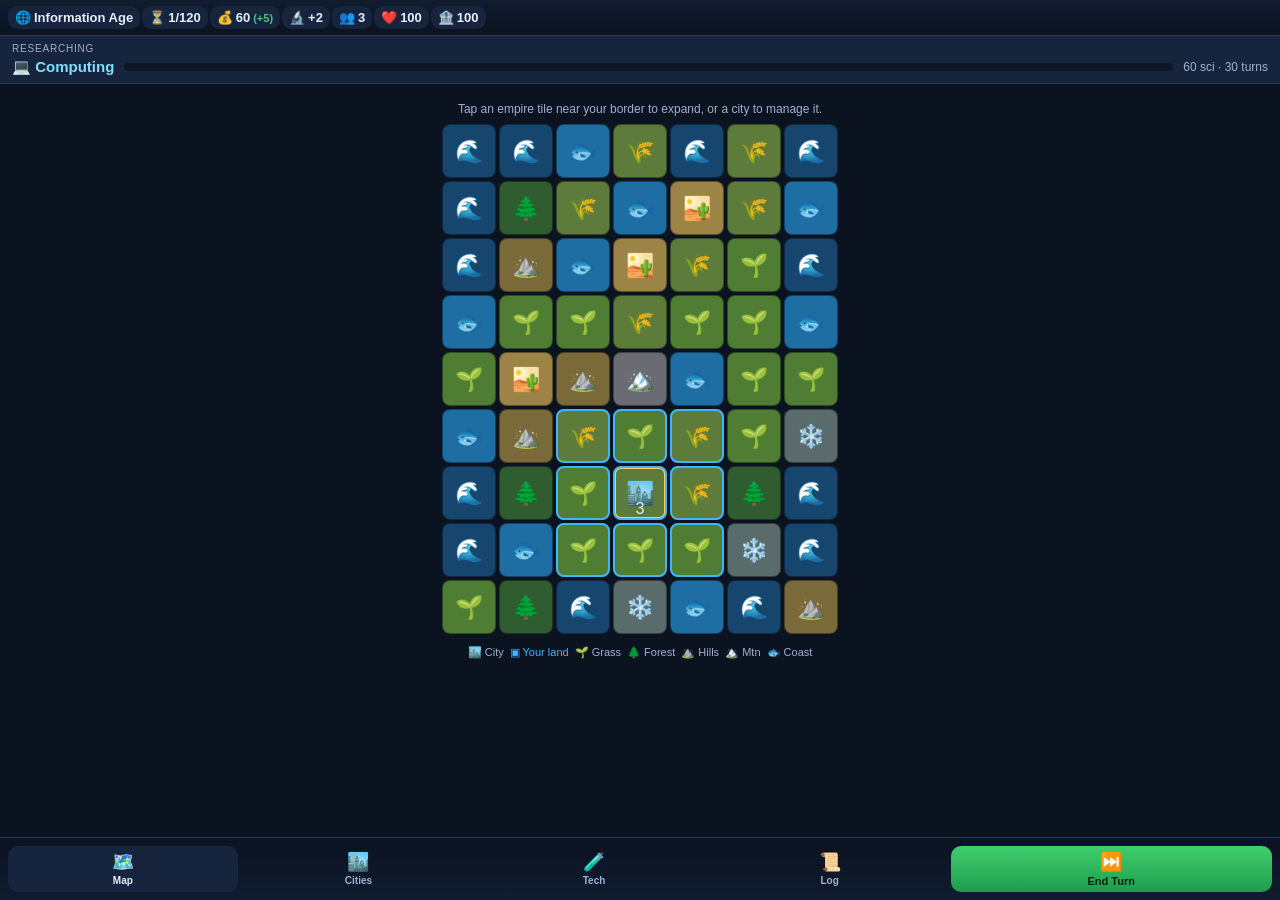
==== game/index.html @ 42b4abc5 "Add Civilization 2026: turn-based strategy game (mobile/PWA) A self-contained, dependency-free web g" ====
<!DOCTYPE html>
<html lang="en">
<head>
  <meta charset="UTF-8" />
  <meta name="viewport" content="width=device-width, initial-scale=1.0, maximum-scale=1.0, user-scalable=no, viewport-fit=cover" />
  <meta name="theme-color" content="#0b1220" />
  <meta name="apple-mobile-web-app-capable" content="yes" />
  <meta name="apple-mobile-web-app-status-bar-style" content="black-translucent" />
  <meta name="apple-mobile-web-app-title" content="Civ 2026" />
  <title>Civilization 2026</title>
  <link rel="manifest" href="manifest.webmanifest" />
  <link rel="apple-touch-icon" href="icon.svg" />
  <link rel="icon" href="icon.svg" />
  <link rel="stylesheet" href="style.css" />
</head>
<body>
  <!-- Top status bar -->
  <header id="topbar">
    <div class="stat" id="stat-era" title="Era"><span class="ico">🌐</span><span class="val" id="val-era">Info Age</span></div>
    <div class="stat" id="stat-turn" title="Turn"><span class="ico">⏳</span><span class="val" id="val-turn">1</span></div>
    <div class="stat" id="stat-gold" title="Treasury (gold +/− per turn)"><span class="ico">💰</span><span class="val" id="val-gold">0</span><span class="delta" id="val-gold-delta"></span></div>
    <div class="stat" id="stat-sci" title="Science per turn"><span class="ico">🔬</span><span class="val" id="val-sci">0</span></div>
    <div class="stat" id="stat-pop" title="Total population"><span class="ico">👥</span><span class="val" id="val-pop">0</span></div>
    <div class="stat" id="stat-health" title="Public health (low = pandemic risk)"><span class="ico">❤️</span><span class="val" id="val-health">100</span></div>
    <div class="stat" id="stat-stability" title="Economic stability (low = crisis risk)"><span class="ico">🏦</span><span class="val" id="val-stab">100</span></div>
  </header>

  <!-- Research banner -->
  <div id="research-banner" class="tap" title="Tap to choose research">
    <div class="rb-label">Researching</div>
    <div class="rb-name" id="rb-name">— choose —</div>
    <div class="rb-bar"><div class="rb-fill" id="rb-fill"></div></div>
    <div class="rb-eta" id="rb-eta"></div>
  </div>

  <!-- Main view area -->
  <main id="view">
    <section id="view-map" class="view active"></section>
    <section id="view-cities" class="view"></section>
    <section id="view-tech" class="view"></section>
    <section id="view-log" class="view"></section>
  </main>

  <!-- Bottom tab bar -->
  <nav id="tabs">
    <button class="tab active" data-view="map"><span>🗺️</span>Map</button>
    <button class="tab" data-view="cities"><span>🏙️</span>Cities</button>
    <button class="tab" data-view="tech"><span>🧪</span>Tech</button>
    <button class="tab" data-view="log"><span>📜</span>Log</button>
    <button id="end-turn" class="primary"><span>⏭️</span>End Turn</button>
  </nav>

  <!-- Modal -->
  <div id="modal-backdrop" class="hidden">
    <div id="modal">
      <div id="modal-head">
        <h2 id="modal-title">Title</h2>
        <button id="modal-close">✕</button>
      </div>
      <div id="modal-body"></div>
    </div>
  </div>

  <!-- Toast -->
  <div id="toast" class="hidden"></div>

  <script src="game.js"></script>
</body>
</html>
---- game/style.css ----
:root{
  --bg:#0b1220; --bg2:#111c30; --panel:#16243d; --panel2:#1d3050;
  --line:#26395c; --text:#e7eefc; --muted:#9fb1d1; --accent:#3fb6ff;
  --gold:#ffd166; --sci:#7ee0ff; --food:#7CFC8A; --prod:#ffae57;
  --good:#52e08a; --bad:#ff6b6b; --warn:#ffd166;
  --safe-top:env(safe-area-inset-top,0px);
  --safe-bot:env(safe-area-inset-bottom,0px);
}
*{box-sizing:border-box;-webkit-tap-highlight-color:transparent;}
html,body{margin:0;padding:0;height:100%;overflow:hidden;}
body{
  font-family:-apple-system,BlinkMacSystemFont,"Segoe UI",Roboto,sans-serif;
  background:var(--bg);color:var(--text);
  display:flex;flex-direction:column;height:100dvh;
  user-select:none;-webkit-user-select:none;touch-action:manipulation;
}

/* ---- Top bar ---- */
#topbar{
  display:flex;gap:2px;align-items:center;overflow-x:auto;
  padding:calc(var(--safe-top) + 6px) 8px 6px;
  background:linear-gradient(180deg,var(--bg2),var(--bg));
  border-bottom:1px solid var(--line);scrollbar-width:none;flex:0 0 auto;
}
#topbar::-webkit-scrollbar{display:none;}
.stat{display:flex;align-items:center;gap:3px;font-size:13px;font-weight:600;
  padding:4px 7px;background:var(--panel);border-radius:9px;white-space:nowrap;}
.stat .ico{font-size:13px;}
.stat .delta{font-size:11px;opacity:.85;}
.delta.pos{color:var(--good);} .delta.neg{color:var(--bad);}

/* ---- Research banner ---- */
#research-banner{
  flex:0 0 auto;display:grid;grid-template-columns:auto 1fr auto;gap:4px 10px;
  align-items:center;padding:7px 12px;background:var(--panel);
  border-bottom:1px solid var(--line);cursor:pointer;
}
.rb-label{grid-row:1;font-size:10px;letter-spacing:.08em;text-transform:uppercase;color:var(--muted);}
.rb-name{grid-row:2;grid-column:1;font-weight:700;font-size:15px;color:var(--sci);}
.rb-bar{grid-row:2;grid-column:2;height:8px;background:#0c1626;border-radius:6px;overflow:hidden;}
.rb-fill{height:100%;width:0;background:linear-gradient(90deg,#2a8bd4,var(--sci));transition:width .3s;}
.rb-eta{grid-row:2;grid-column:3;font-size:12px;color:var(--muted);}

/* ---- Views ---- */
#view{flex:1 1 auto;overflow:auto;position:relative;-webkit-overflow-scrolling:touch;}
.view{display:none;padding:10px;min-height:100%;}
.view.active{display:block;}

/* ---- Map ---- */
#map-wrap{display:flex;justify-content:center;}
#map-grid{display:grid;gap:3px;margin:0 auto;}
.tile{
  width:var(--ts);height:var(--ts);border-radius:8px;border:1px solid #0006;
  display:flex;flex-direction:column;align-items:center;justify-content:center;
  font-size:calc(var(--ts) * .42);position:relative;cursor:pointer;overflow:hidden;
}
.tile.owned{outline:2px solid var(--accent);outline-offset:-2px;}
.tile.city{box-shadow:0 0 0 2px var(--gold) inset;}
.tile .citydot{position:absolute;bottom:1px;font-size:calc(var(--ts)*.3);}
.tile .ylabel{position:absolute;top:1px;right:2px;font-size:9px;opacity:.8;}
.t-ocean{background:#16466e;} .t-coast{background:#1f6ea3;}
.t-plains{background:#5d7b3a;} .t-grass{background:#4f7d33;}
.t-forest{background:#2f5d2f;} .t-hills{background:#7a6a3a;}
.t-mountain{background:#6b6b73;} .t-desert{background:#9c8447;}
.t-tundra{background:#5a6b6b;}
.map-legend{display:flex;flex-wrap:wrap;gap:6px;justify-content:center;margin-top:12px;color:var(--muted);font-size:11px;}
.map-hint{text-align:center;color:var(--muted);font-size:12px;margin:8px 0;}

/* ---- Cards / panels ---- */
.card{background:var(--panel);border:1px solid var(--line);border-radius:14px;
  padding:12px;margin-bottom:10px;}
.card h3{margin:0 0 8px;font-size:15px;display:flex;align-items:center;gap:6px;}
.row{display:flex;justify-content:space-between;align-items:center;gap:8px;padding:5px 0;
  border-bottom:1px solid #ffffff10;}
.row:last-child{border-bottom:none;}
.muted{color:var(--muted);font-size:12px;}
.pill{display:inline-block;padding:2px 8px;border-radius:20px;font-size:11px;font-weight:700;
  background:var(--panel2);}
.yields{display:flex;gap:8px;font-size:12px;font-weight:700;}
.y-food{color:var(--food);} .y-prod{color:var(--prod);} .y-gold{color:var(--gold);} .y-sci{color:var(--sci);}

/* ---- Buttons ---- */
button{font-family:inherit;color:var(--text);border:none;cursor:pointer;}
.btn{background:var(--panel2);border:1px solid var(--line);border-radius:10px;
  padding:9px 12px;font-size:13px;font-weight:600;}
.btn:active{transform:scale(.97);}
.btn.go{background:linear-gradient(180deg,#2f9be0,#1d6fb0);border-color:#2f9be0;}
.btn.gold{background:linear-gradient(180deg,#d9a93b,#a9801f);border-color:#d9a93b;color:#1a1304;}
.btn.full{width:100%;}
.btn:disabled{opacity:.45;}
.btn-row{display:flex;gap:8px;flex-wrap:wrap;margin-top:8px;}

/* ---- Tech tree ---- */
.era-group{margin-bottom:14px;}
.era-title{font-size:13px;letter-spacing:.05em;text-transform:uppercase;color:var(--accent);
  margin:4px 0 8px;font-weight:800;}
.tech{background:var(--panel);border:1px solid var(--line);border-radius:12px;padding:10px;margin-bottom:8px;}
.tech.done{border-color:var(--good);opacity:.8;}
.tech.active{border-color:var(--sci);box-shadow:0 0 0 1px var(--sci);}
.tech.locked{opacity:.5;}
.tech .th{display:flex;justify-content:space-between;align-items:center;gap:8px;}
.tech .tn{font-weight:700;font-size:14px;}
.tech .td{font-size:12px;color:var(--muted);margin-top:4px;}
.tech .cost{font-size:12px;color:var(--sci);font-weight:700;white-space:nowrap;}

/* ---- Tabs ---- */
#tabs{flex:0 0 auto;display:flex;gap:6px;padding:8px 8px calc(var(--safe-bot) + 8px);
  background:linear-gradient(0deg,var(--bg2),var(--bg));border-top:1px solid var(--line);}
.tab{flex:1;background:transparent;color:var(--muted);font-size:10px;font-weight:700;
  display:flex;flex-direction:column;align-items:center;gap:2px;padding:5px 0;border-radius:10px;}
.tab span{font-size:18px;}
.tab.active{color:var(--text);background:var(--panel);}
#end-turn{flex:1.4;background:linear-gradient(180deg,#3fcf6e,#1f9c4d);color:#06210f;
  font-size:11px;font-weight:800;display:flex;flex-direction:column;align-items:center;gap:2px;
  padding:5px 0;border-radius:10px;}
#end-turn span{font-size:18px;}
#end-turn.pulse{animation:pulse 1.2s infinite;}
@keyframes pulse{0%,100%{box-shadow:0 0 0 0 #3fcf6e88;}50%{box-shadow:0 0 0 6px #3fcf6e00;}}

/* ---- Modal ---- */
#modal-backdrop{position:fixed;inset:0;background:#000a;display:flex;align-items:flex-end;
  justify-content:center;z-index:50;padding:0;}
#modal-backdrop.hidden{display:none;}
#modal{background:var(--bg2);border:1px solid var(--line);border-radius:18px 18px 0 0;
  width:100%;max-width:520px;max-height:85dvh;overflow:auto;
  padding:16px 16px calc(var(--safe-bot) + 16px);animation:slideup .25s ease;}
@keyframes slideup{from{transform:translateY(100%);}to{transform:translateY(0);}}
#modal-head{display:flex;justify-content:space-between;align-items:center;margin-bottom:10px;
  position:sticky;top:0;background:var(--bg2);padding-bottom:6px;}
#modal-head h2{margin:0;font-size:18px;}
#modal-close{background:var(--panel);border-radius:50%;width:32px;height:32px;font-size:16px;color:var(--muted);}
.opt{display:flex;justify-content:space-between;align-items:center;gap:10px;
  background:var(--panel);border:1px solid var(--line);border-radius:12px;padding:11px;margin-bottom:8px;}
.opt .ot{font-weight:700;font-size:14px;}
.opt .odesc{font-size:12px;color:var(--muted);margin-top:3px;}

/* ---- Toast ---- */
#toast{position:fixed;left:50%;bottom:calc(var(--safe-bot) + 86px);transform:translateX(-50%);
  background:var(--panel2);border:1px solid var(--accent);border-radius:12px;padding:10px 16px;
  font-size:13px;font-weight:600;z-index:60;max-width:90%;text-align:center;
  box-shadow:0 6px 24px #000a;transition:opacity .3s,transform .3s;}
#toast.hidden{opacity:0;pointer-events:none;transform:translateX(-50%) translateY(8px);}

/* ---- Log ---- */
.logitem{background:var(--panel);border-left:3px solid var(--line);border-radius:8px;
  padding:8px 10px;margin-bottom:7px;font-size:13px;}
.logitem .lt{font-size:10px;color:var(--muted);}
.logitem.good{border-left-color:var(--good);}
.logitem.bad{border-left-color:var(--bad);}
.logitem.warn{border-left-color:var(--warn);}
.logitem.tech{border-left-color:var(--sci);}

/* ---- Splash / end screens ---- */
.center-screen{display:flex;flex-direction:column;align-items:center;justify-content:center;
  text-align:center;gap:14px;padding:30px 20px;min-height:60vh;}
.center-screen h1{font-size:30px;margin:0;background:linear-gradient(90deg,var(--accent),var(--gold));
  -webkit-background-clip:text;background-clip:text;-webkit-text-fill-color:transparent;}
.center-screen p{color:var(--muted);max-width:380px;line-height:1.5;margin:0;}
.big-num{font-size:46px;font-weight:800;}
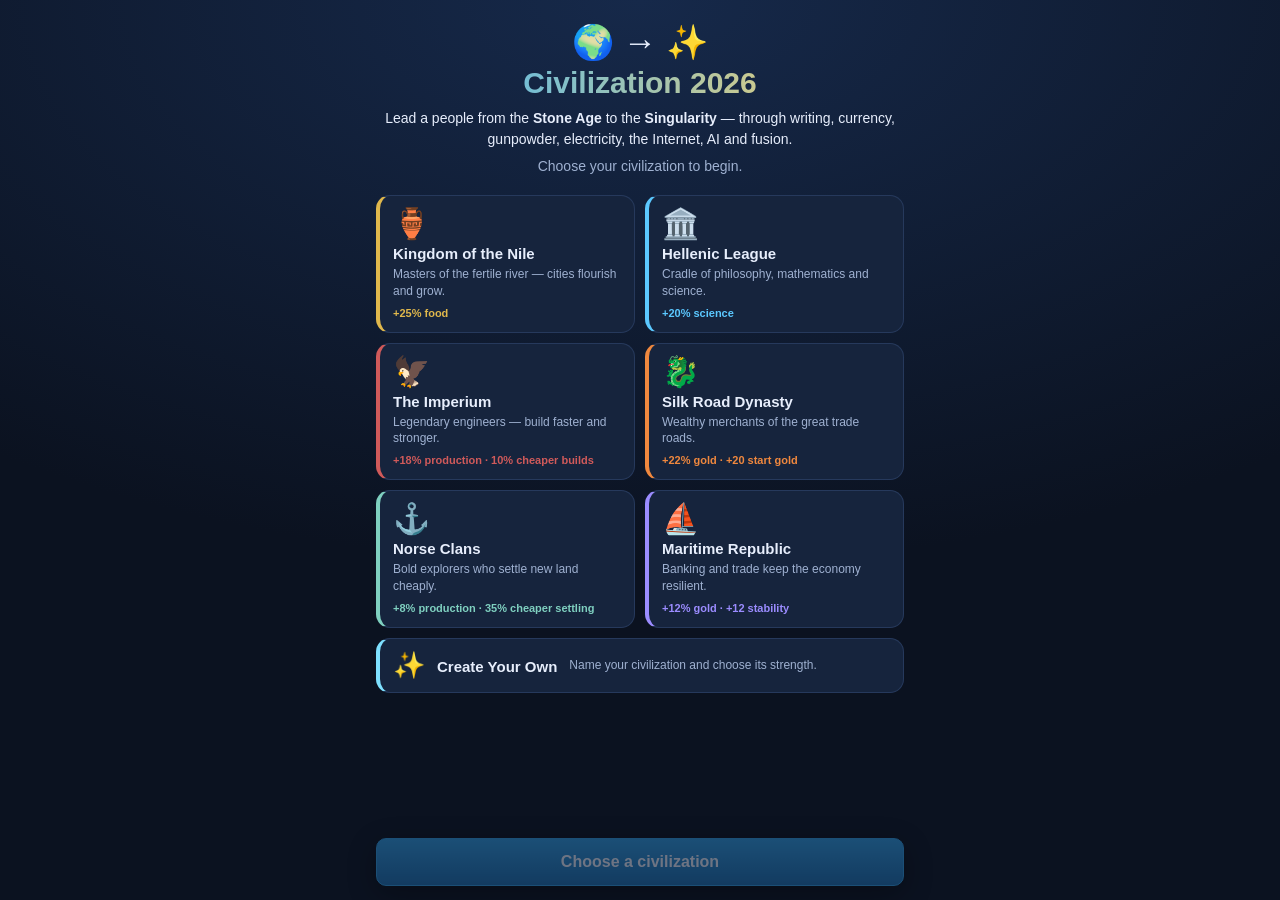
==== commit 2ae47f94: "Civ 2026: full Stone-Age-to-Singularity tech tree + civilization selection - Expand the tech tree to" ====
--- a/game/index.html
+++ b/game/index.html
@@ -64,6 +64,9 @@
   <!-- Toast -->
   <div id="toast" class="hidden"></div>
 
+  <!-- Setup / civilization selection (shown on launch) -->
+  <div id="setup"></div>
+
   <script src="game.js"></script>
 </body>
 </html>
--- a/game/style.css
+++ b/game/style.css
@@ -157,3 +157,35 @@
   -webkit-background-clip:text;background-clip:text;-webkit-text-fill-color:transparent;}
 .center-screen p{color:var(--muted);max-width:380px;line-height:1.5;margin:0;}
 .big-num{font-size:46px;font-weight:800;}
+
+/* ---- Setup / civ selection ---- */
+#setup{position:fixed;inset:0;z-index:80;background:radial-gradient(120% 90% at 50% 0%,#16294a,#0b1220 70%);
+  overflow:auto;-webkit-overflow-scrolling:touch;}
+#setup.hidden{display:none;}
+.setup-inner{max-width:560px;margin:0 auto;padding:calc(var(--safe-top) + 22px) 16px calc(var(--safe-bot) + 90px);}
+.setup-hero{text-align:center;margin-bottom:18px;}
+.setup-logo{font-size:34px;margin-bottom:4px;}
+.setup-hero h1{font-size:30px;margin:2px 0 8px;
+  background:linear-gradient(90deg,var(--accent),var(--gold));-webkit-background-clip:text;background-clip:text;-webkit-text-fill-color:transparent;}
+.setup-hero p{color:var(--text);font-size:14px;line-height:1.5;margin:6px 0;}
+.setup-hero p.muted{color:var(--muted);}
+.civ-grid{display:grid;grid-template-columns:1fr 1fr;gap:10px;}
+.civ-card{background:var(--panel);border:1px solid var(--line);border-radius:14px;padding:13px;
+  cursor:pointer;transition:transform .12s,border-color .12s,box-shadow .12s;border-left:4px solid var(--cc,var(--accent));}
+.civ-card:active{transform:scale(.98);}
+.civ-card.sel{border-color:var(--cc,var(--accent));box-shadow:0 0 0 2px var(--cc,var(--accent)) inset, 0 6px 20px #0006;}
+.civ-card .civ-ico{font-size:30px;line-height:1;}
+.civ-card .civ-name{font-weight:800;font-size:15px;margin:6px 0 4px;}
+.civ-card .civ-blurb{font-size:12px;color:var(--muted);line-height:1.4;}
+.civ-card .civ-bonus{font-size:11px;font-weight:700;color:var(--cc,var(--accent));margin-top:7px;}
+.civ-card.custom{grid-column:1 / -1;display:flex;align-items:center;gap:12px;text-align:left;}
+.civ-card.custom .civ-ico{font-size:26px;}
+#custom-form{background:var(--panel);border:1px solid var(--line);border-radius:14px;padding:13px;margin-top:10px;}
+#custom-form.hidden{display:none;}
+#custom-name{width:100%;background:#0c1626;border:1px solid var(--line);border-radius:10px;
+  padding:11px;color:var(--text);font-size:15px;font-family:inherit;}
+.focus-chips{display:flex;flex-wrap:wrap;gap:8px;}
+.chip{background:var(--panel2);border:1px solid var(--line);border-radius:20px;padding:8px 12px;font-size:13px;font-weight:600;}
+.chip.sel{background:var(--accent);color:#04263b;border-color:var(--accent);}
+#start-game{position:fixed;left:50%;transform:translateX(-50%);bottom:calc(var(--safe-bot) + 14px);
+  max-width:528px;width:calc(100% - 32px);font-size:16px;padding:14px;box-shadow:0 8px 30px #000a;}
